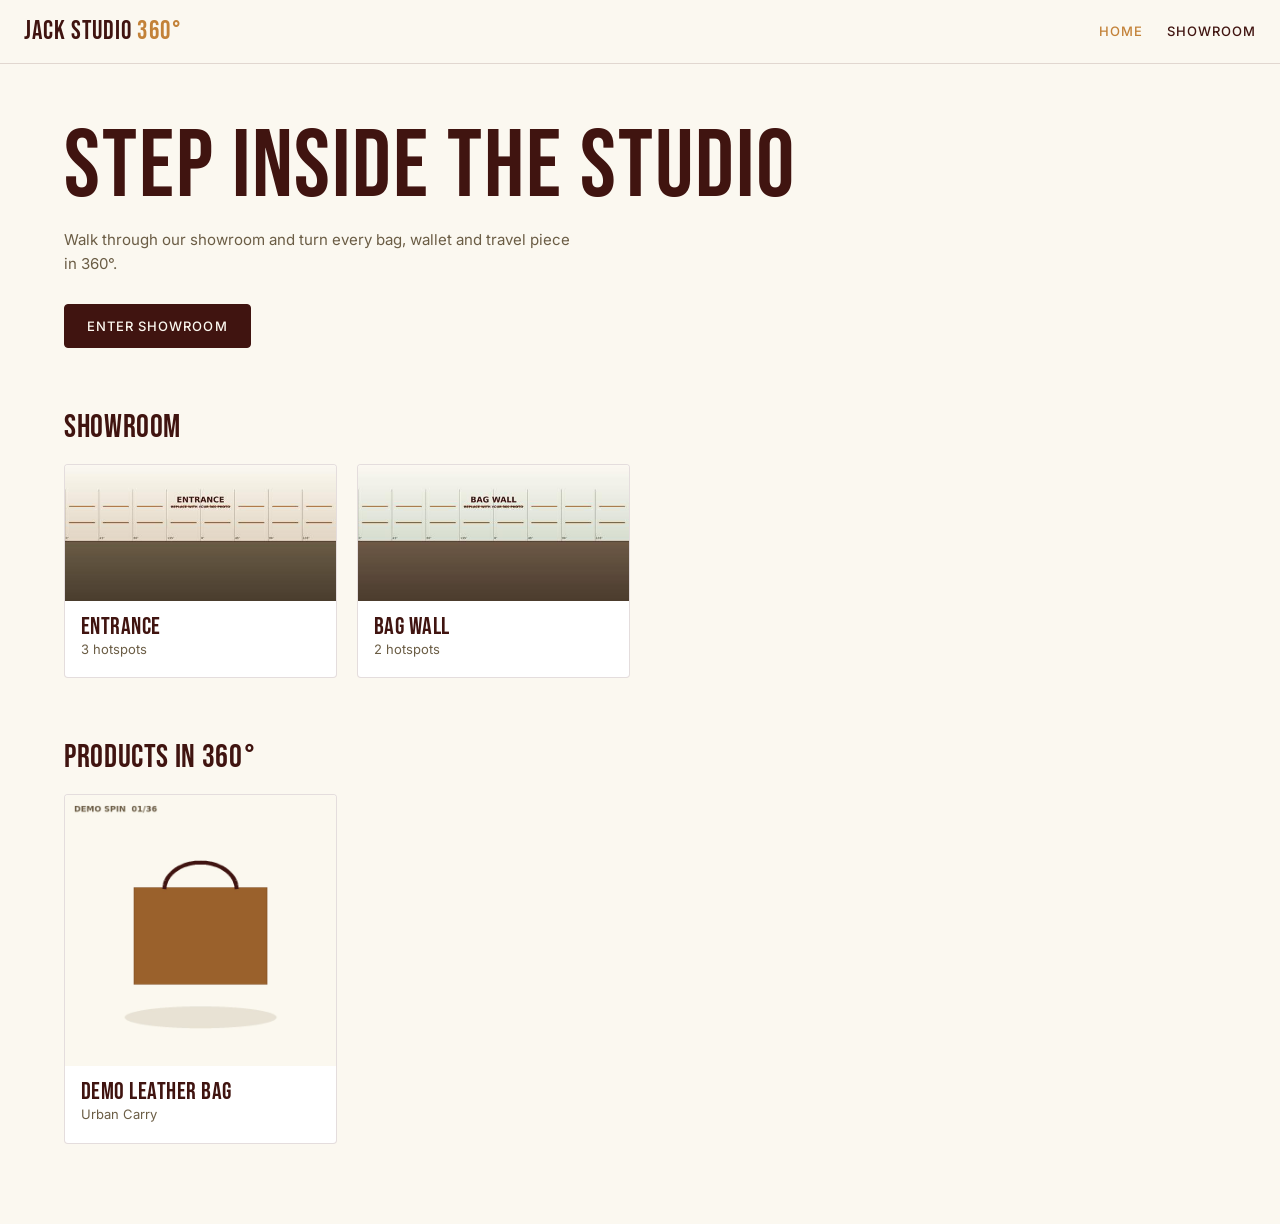
==== index.html @ af5fc039 "Add files via upload" ====
<!doctype html>
<html lang="en">
<head>
  <meta charset="utf-8">
  <meta name="viewport" content="width=device-width, initial-scale=1">
  <title>Jack Studio 360° — Virtual Showroom & Products</title>
  <meta name="description" content="Walk through the Jack Studio leather showroom and view our bags, wallets and travel goods in 360°.">
  <link rel="canonical" href="https://360.jackstudio.com.my/">
  <meta property="og:type" content="website">
  <meta property="og:title" content="Jack Studio 360° — Virtual Showroom & Products">
  <meta property="og:description" content="Walk through the Jack Studio leather showroom and view our bags, wallets and travel goods in 360°.">
  <meta property="og:url" content="https://360.jackstudio.com.my/">
  <meta property="og:image" content="https://360.jackstudio.com.my/media/showroom/entrance-thumb.jpg">
  <link rel="preload" href="assets/fonts/bebas-neue-latin-400-normal.woff2" as="font" type="font/woff2" crossorigin>
  <link rel="stylesheet" href="assets/css/style.css">
</head>
<body>
  <header class="site-header">
    <a class="brand" href="index.html">JACK STUDIO <span>360°</span></a>
    <nav class="site-nav" aria-label="Main">
      <a href="index.html" aria-current="page">Home</a>
      <a href="showroom.html">Showroom</a>
    </nav>
  </header>

  <main class="home">
    <section class="home-hero">
      <h1>Step inside the studio</h1>
      <p>Walk through our showroom and turn every bag, wallet and travel piece in 360°.</p>
      <a class="btn" href="showroom.html">Enter showroom</a>
    </section>

    <section class="home-section" aria-labelledby="scenes-h">
      <h2 id="scenes-h">Showroom</h2>
      <div class="card-grid" id="scene-grid"></div>
    </section>

    <section class="home-section" aria-labelledby="products-h">
      <h2 id="products-h">Products in 360°</h2>
      <div class="card-grid" id="product-grid"></div>
    </section>
  </main>

  <script type="module" src="assets/js/home.js"></script>
</body>
</html>
---- assets/css/style.css ----
/* Jack Studio 360 — shared styles */
/* Self-hosted fonts (SIL Open Font License — free for commercial use) */
@font-face { font-family: "Bebas Neue"; font-style: normal; font-weight: 400; font-display: swap; src: url("../fonts/bebas-neue-latin-400-normal.woff2") format("woff2"); }
@font-face { font-family: "Inter"; font-style: normal; font-weight: 400; font-display: swap; src: url("../fonts/inter-latin-400-normal.woff2") format("woff2"); }
@font-face { font-family: "Inter"; font-style: normal; font-weight: 500; font-display: swap; src: url("../fonts/inter-latin-500-normal.woff2") format("woff2"); }
@font-face { font-family: "Inter"; font-style: normal; font-weight: 600; font-display: swap; src: url("../fonts/inter-latin-600-normal.woff2") format("woff2"); }

:root {
  --espresso: #401410;
  --ivory: #fbf8f0;
  --tan: #c38239;
  --sage: #8da68a;
  --olive: #6b5d45;
  --ink: #2b211c;          /* darkest tone — never pure black */
  --line: rgba(64, 20, 16, 0.14);
  --font-head: "Bebas Neue", Impact, sans-serif;
  --font-body: "Inter", system-ui, sans-serif;
  --radius: 4px;
  --header-h: 64px;
}

*, *::before, *::after { box-sizing: border-box; }
html, body { margin: 0; height: 100%; }
body {
  background: var(--ivory);
  color: var(--espresso);
  font: 400 15px/1.6 var(--font-body);
  -webkit-font-smoothing: antialiased;
}
img { max-width: 100%; display: block; }
a { color: inherit; }
h1, h2, h3 { font-family: var(--font-head); font-weight: 400; letter-spacing: 0.02em; line-height: 1; margin: 0; }
:focus-visible { outline: 2px solid var(--tan); outline-offset: 2px; }
[hidden] { display: none !important; }
.visually-hidden { position: absolute; width: 1px; height: 1px; overflow: hidden; clip: rect(0 0 0 0); white-space: nowrap; }

/* Header */
.site-header {
  height: var(--header-h);
  display: flex; align-items: center; justify-content: space-between;
  padding: 0 24px;
  border-bottom: 1px solid var(--line);
  background: var(--ivory);
}
.brand { white-space: nowrap; font-family: var(--font-head); font-size: 26px; text-decoration: none; letter-spacing: 0.04em; }
.brand span { color: var(--tan); }
.site-nav { display: flex; gap: 24px; }
.site-nav a { text-decoration: none; font-size: 13px; font-weight: 500; text-transform: uppercase; letter-spacing: 0.08em; }
.site-nav a[aria-current="page"] { color: var(--tan); }
body.is-embed .site-header { display: none; }

/* Buttons */
.btn {
  display: inline-flex; align-items: center; justify-content: center; gap: 8px;
  min-height: 44px; padding: 0 22px;
  border: 1px solid var(--espresso); border-radius: var(--radius);
  background: var(--espresso); color: var(--ivory);
  font: 500 13px/1 var(--font-body); text-transform: uppercase; letter-spacing: 0.08em;
  text-decoration: none; cursor: pointer;
}
.btn:hover { background: var(--ink); }
.btn--ghost { background: transparent; color: var(--espresso); }
.btn--ghost:hover { background: rgba(64, 20, 16, 0.06); }

/* Home */
.home { max-width: 1200px; margin: 0 auto; padding: 56px 24px 80px; }
.home-hero h1 { font-size: clamp(48px, 8vw, 96px); }
.home-hero p { max-width: 520px; color: var(--olive); margin: 12px 0 28px; }
.home-section { margin-top: 64px; }
.home-section h2 { font-size: 32px; margin-bottom: 20px; }
.card-grid { display: grid; grid-template-columns: repeat(auto-fill, minmax(240px, 1fr)); gap: 20px; }
.card { text-decoration: none; border: 1px solid var(--line); border-radius: var(--radius); overflow: hidden; background: #fff; }
.card img { aspect-ratio: 1; object-fit: cover; width: 100%; background: var(--ivory); }
.card-body { padding: 14px 16px 18px; }
.card-body h3 { font-size: 24px; }
.card-meta { font-size: 13px; color: var(--olive); }

/* Showroom */
.showroom-page { height: 100dvh; display: flex; flex-direction: column; overflow: hidden; }
.showroom { position: relative; flex: 1; min-height: 0; background: var(--ink); }
#pano { position: absolute; inset: 0; }
.scene-title {
  position: absolute; top: 16px; left: 16px; z-index: 10;
  padding: 8px 14px; border-radius: var(--radius);
  background: rgba(43, 33, 28, 0.72); color: var(--ivory);
  font-family: var(--font-head); font-size: 22px; letter-spacing: 0.04em;
}
.scene-list {
  position: absolute; left: 16px; right: 16px; bottom: 56px; z-index: 10;
  display: flex; gap: 10px; overflow-x: auto;
  list-style: none; margin: 0; padding: 0 0 4px; scrollbar-width: none;
}
.scene-list button {
  flex: 0 0 auto; width: 120px; padding: 0; border: 2px solid transparent; border-radius: var(--radius);
  background: var(--ink); color: var(--ivory); cursor: pointer; overflow: hidden; text-align: left;
}
.scene-list button[aria-current="true"] { border-color: var(--tan); }
.scene-list img { width: 100%; aspect-ratio: 2 / 1; object-fit: cover; }
.scene-list span { display: block; padding: 4px 8px; font-size: 12px; font-weight: 500; }

/* Hotspot markers */
.hs { display: flex; align-items: center; gap: 8px; cursor: pointer; }
.hs-dot {
  width: 36px; height: 36px; border-radius: 50%;
  display: grid; place-items: center;
  background: rgba(251, 248, 240, 0.92); color: var(--espresso);
  box-shadow: 0 0 0 6px rgba(251, 248, 240, 0.28), 0 4px 12px rgba(43, 33, 28, 0.35);
  font: 600 18px/1 var(--font-body);
}
.hs--scene .hs-dot { background: var(--tan); color: var(--ivory); }
.hs--info .hs-dot { background: var(--sage); color: var(--ivory); font-family: Georgia, serif; font-style: italic; }
.hs-label {
  padding: 5px 10px; border-radius: var(--radius);
  background: rgba(43, 33, 28, 0.78); color: var(--ivory);
  font: 500 12px/1.2 var(--font-body); text-transform: uppercase; letter-spacing: 0.06em; white-space: nowrap;
}

/* Product drawer */
.drawer {
  position: absolute; top: 0; right: 0; bottom: 0; z-index: 20;
  width: min(380px, 100%);
  background: var(--ivory); box-shadow: -8px 0 24px rgba(43, 33, 28, 0.25);
  transform: translateX(100%); transition: transform 0.3s ease;
  display: flex; flex-direction: column;
}
.drawer.is-open { transform: none; }
.drawer-close {
  position: absolute; top: 10px; right: 10px; width: 44px; height: 44px;
  border: 0; background: transparent; font-size: 26px; cursor: pointer; color: var(--espresso);
}
.drawer-body { padding: 56px 24px 24px; overflow-y: auto; }
.drawer-body img { aspect-ratio: 1; object-fit: cover; width: 100%; border-radius: var(--radius); margin-bottom: 16px; }
.drawer-body .eyebrow { font-size: 12px; text-transform: uppercase; letter-spacing: 0.1em; color: var(--tan); font-weight: 600; }
.drawer-body h2 { font-size: 34px; margin: 6px 0; }
.drawer-body .price { font-weight: 600; margin-bottom: 12px; }
.drawer-body p { color: var(--olive); margin: 0 0 20px; }
.drawer-actions { display: grid; gap: 10px; }

/* Product page */
.product-page { max-width: 1200px; margin: 0 auto; padding: 32px 24px 64px; display: grid; gap: 40px; grid-template-columns: minmax(0, 1.4fr) minmax(0, 1fr); align-items: start; }
.viewer-tabs { display: flex; gap: 8px; margin-bottom: 12px; }
.viewer-tabs button {
  min-height: 40px; padding: 0 16px; border: 1px solid var(--line); border-radius: var(--radius);
  background: transparent; color: var(--espresso); font: 500 12px/1 var(--font-body);
  text-transform: uppercase; letter-spacing: 0.08em; cursor: pointer;
}
.viewer-tabs button[aria-selected="true"] { background: var(--espresso); color: var(--ivory); border-color: var(--espresso); }
.viewer-stage { position: relative; aspect-ratio: 1; background: #fff; border: 1px solid var(--line); border-radius: var(--radius); overflow: hidden; }
.viewer-stage model-viewer { width: 100%; height: 100%; --poster-color: #fff; }
.product-info h1 { font-size: clamp(40px, 5vw, 64px); margin: 6px 0 10px; }
.product-info .eyebrow { font-size: 12px; text-transform: uppercase; letter-spacing: 0.1em; color: var(--tan); font-weight: 600; }
.product-info .price { font-size: 18px; font-weight: 600; margin-bottom: 16px; }
.product-info p { color: var(--olive); }
.product-info .btn { margin-top: 12px; }
body.is-embed .product-page { grid-template-columns: 1fr; padding: 0; }
body.is-embed .product-info { display: none; }
body.is-embed .viewer-stage { border: 0; }

/* Spin viewer */
.spin { position: absolute; inset: 0; cursor: grab; touch-action: pan-y; user-select: none; -webkit-user-select: none; }
.spin.is-dragging { cursor: grabbing; }
.spin img { width: 100%; height: 100%; object-fit: contain; pointer-events: none; }
.spin-hint {
  position: absolute; left: 50%; bottom: 16px; transform: translateX(-50%);
  padding: 6px 12px; border-radius: 999px; background: rgba(43, 33, 28, 0.72); color: var(--ivory);
  font-size: 12px; font-weight: 500; letter-spacing: 0.04em; pointer-events: none;
  transition: opacity 0.3s;
}
.spin.has-interacted .spin-hint { opacity: 0; }
.spin-progress { position: absolute; left: 0; bottom: 0; height: 3px; background: var(--tan); transition: width 0.2s; }

.error-msg { padding: 40px 24px; text-align: center; color: var(--olive); }

@media (max-width: 860px) {
  .product-page { grid-template-columns: 1fr; gap: 24px; padding-top: 16px; }
  .site-header { padding: 0 16px; }
  .brand { font-size: 22px; }
  .site-nav { gap: 16px; }
  .scene-list { bottom: 52px; }
  .scene-list button { width: 96px; }
}
@media (prefers-reduced-motion: reduce) {
  .drawer, .spin-hint, .spin-progress { transition: none; }
}
.showroom .error-msg { color: var(--ivory); }
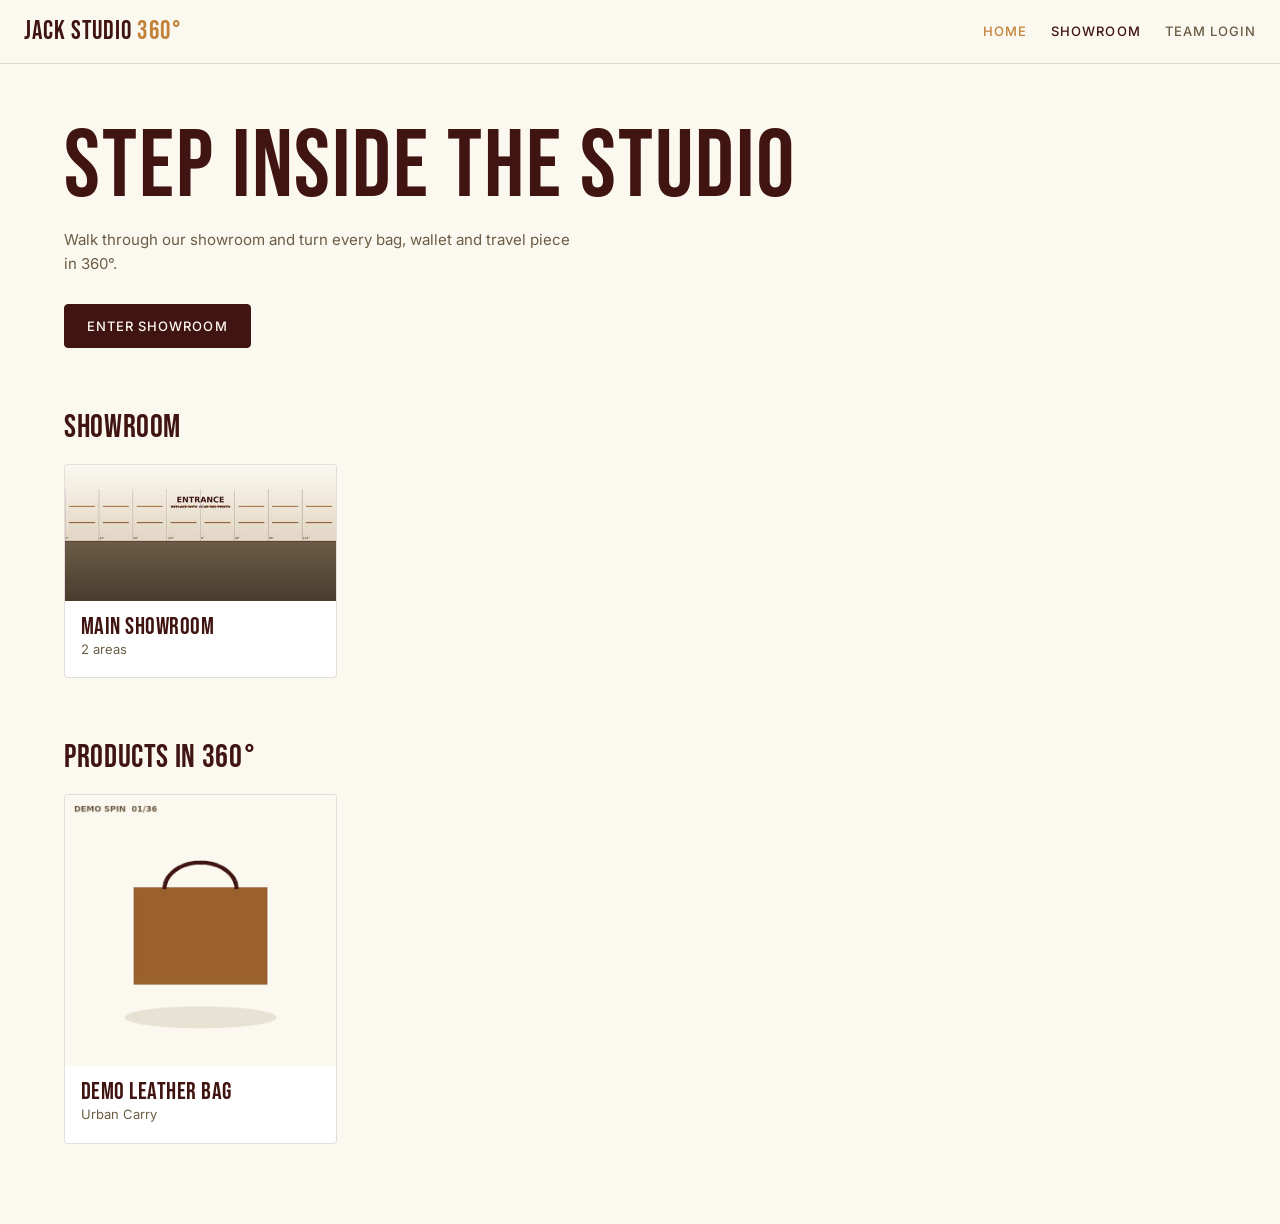
==== commit b0fd4ff3: "Add Studio workspace with GitHub as backend - Studio (/studio/): login, forgot password, workspace (" ====
--- a/index.html
+++ b/index.html
@@ -5,12 +5,9 @@
   <meta name="viewport" content="width=device-width, initial-scale=1">
   <title>Jack Studio 360° — Virtual Showroom & Products</title>
   <meta name="description" content="Walk through the Jack Studio leather showroom and view our bags, wallets and travel goods in 360°.">
-  <link rel="canonical" href="https://360.jackstudio.com.my/">
   <meta property="og:type" content="website">
   <meta property="og:title" content="Jack Studio 360° — Virtual Showroom & Products">
   <meta property="og:description" content="Walk through the Jack Studio leather showroom and view our bags, wallets and travel goods in 360°.">
-  <meta property="og:url" content="https://360.jackstudio.com.my/">
-  <meta property="og:image" content="https://360.jackstudio.com.my/media/showroom/entrance-thumb.jpg">
   <link rel="preload" href="assets/fonts/bebas-neue-latin-400-normal.woff2" as="font" type="font/woff2" crossorigin>
   <link rel="stylesheet" href="assets/css/style.css">
 </head>
@@ -19,7 +16,8 @@
     <a class="brand" href="index.html">JACK STUDIO <span>360°</span></a>
     <nav class="site-nav" aria-label="Main">
       <a href="index.html" aria-current="page">Home</a>
-      <a href="showroom.html">Showroom</a>
+      <a href="showroom.html" data-first-showroom>Showroom</a>
+      <a href="studio/" class="nav-login">Team login</a>
     </nav>
   </header>
 
@@ -27,7 +25,7 @@
     <section class="home-hero">
       <h1>Step inside the studio</h1>
       <p>Walk through our showroom and turn every bag, wallet and travel piece in 360°.</p>
-      <a class="btn" href="showroom.html">Enter showroom</a>
+      <a class="btn" href="showroom.html" data-first-showroom>Enter showroom</a>
     </section>
 
     <section class="home-section" aria-labelledby="scenes-h">
--- a/assets/css/style.css
+++ b/assets/css/style.css
@@ -47,6 +47,7 @@
 .site-nav { display: flex; gap: 24px; }
 .site-nav a { text-decoration: none; font-size: 13px; font-weight: 500; text-transform: uppercase; letter-spacing: 0.08em; }
 .site-nav a[aria-current="page"] { color: var(--tan); }
+.site-nav .nav-login { color: var(--olive); }
 body.is-embed .site-header { display: none; }
 
 /* Buttons */
@@ -183,3 +184,10 @@
   .drawer, .spin-hint, .spin-progress { transition: none; }
 }
 .showroom .error-msg { color: var(--ivory); }
+
+/* Preview of unpublished changes (opened from the Studio) */
+body.is-preview::after {
+  content: "Preview — not published"; position: fixed; left: 50%; bottom: 12px; transform: translateX(-50%); z-index: 50;
+  padding: 6px 14px; border-radius: 999px; background: var(--tan); color: var(--ink);
+  font: 600 12px/1.4 var(--font-body); letter-spacing: 0.06em; text-transform: uppercase; pointer-events: none;
+}
